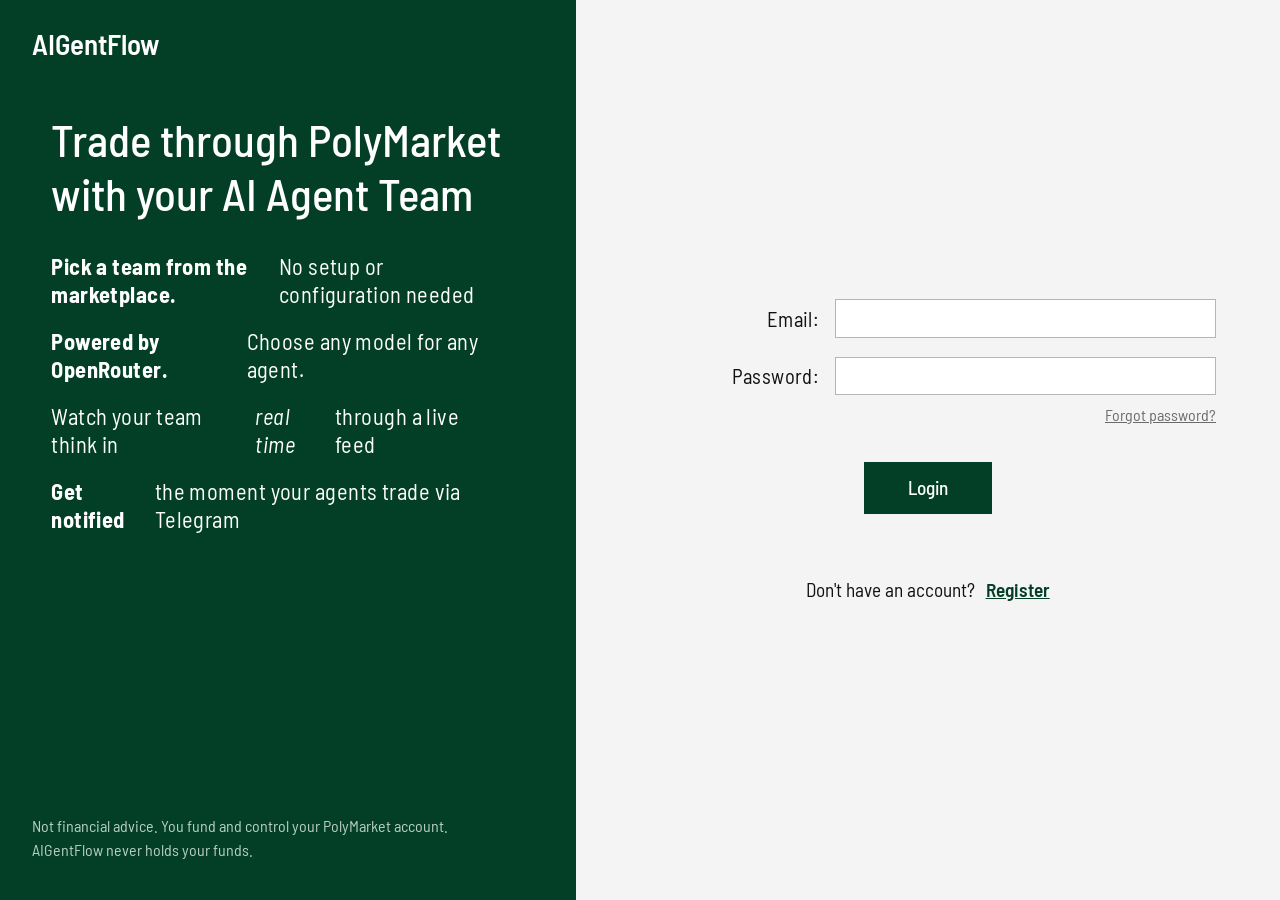
==== admin.html @ d311da7d "Made Admin Panel UI Created the layout for the Admin Panel. This includes forms to enter the API key" ====
<!DOCTYPE html>
<html lang="en">
    <head>
        <meta charset="UTF-8">
        <meta name="viewport" content="width=device-width, initial-scale=1">
        <title>AIGentFlow - Admin Panel</title>
        <link rel="preconnect" href="https://fonts.googleapis.com">
        <link rel="preconnect" href="https://fonts.gstatic.com" crossorigin>
        <link href="https://fonts.googleapis.com/css2?family=Barlow+Semi+Condensed:wght@400;500;600&display=swap" rel="stylesheet">
        <link rel="stylesheet" href="./assets/styles/main.css">
    </head>

    <body class="page-admin">
        <nav class="navbar" aria-label="Main">
            <a class="navbar__logo">AIGentFlow</a>

            <ul class="navbar__links">
                <li><a class="navbar__link" href="dashboard.html">Dashboard</a></li>
                <li><a class="navbar__link" href="marketplace.html">Marketplace</a></li>
                <li><a class="navbar__link" href="admin.html" aria-current="page">Admin</a></li>
            </ul>

            <div class="navbar__user">
                <span id="nav-username">username</span>
            </div>
        </nav>

        <main class="container">
            <h1 class="page-title">Admin Panel</h1>

            <div class="admin-grid">

                <!-- API keys section -->
                <section class="card" aria-labelledby="api-heading">
                    <h2 class="card__title" id="api-heading">API Keys</h2>
                    <p>Your Agents trade with your own accounts. Keys are encrypted at rest and only decrypted in memory when a run needs them.</p>

                    <!-- openrouter key section -->
                    <label class="card__subtitle" for="openrouter-key">OpenRouter API key</label>
                    <div class="key-row">
                        <input class="input" id="openrouter-key" spellcheck="false">

                        <!-- this saves the entered key and displays a status below the textbox after saving -->
                        <button type="button" class="btn" data-target="openrouter-key" data-status="openrouter-status">Save</button>
                    </div>

                    <p class="hint">Used to run every agent across every team you own.</p>

                    <!-- this displays confirmation that the API key was saved successfully, currently empty when the user loads the page -->
                    <p class="status" id="openrouter-status" role="status"></p>

                    <hr class="divider">

                    <!-- polymarket api key section, just about the same layout as the openrouter key section -->
                    <label class="card__subtitle" for="polymarket-key">Polymarket API key</label>

                    <div class="key-row">
                        <input class="input" id="polymarket-key" spellcheck="false">

                        <button type="button" class="btn" data-target="polymarket-key" data-status="polymarket-status">Save</button>
                    </div>

                    <p class="hint">Scoped to trade on your behalf.</p>

                    <p class="status" id="polymarket-status" role="status"></p>

                </section>

                <!-- telegram linking section -->
                <section class="card" aria-labelledby="telegram-heading">
                    <h2 class="card__title" id="telegram-heading">Telegram Notifications</h2>
                    <p>Get a notification the moment your Agents trade, get blocked, or finish a run.</p>

                    <ol class="steps">
                        <!-- @AIGentFlow_Bot can just be a placeholder for the telegram username right now -->
                        <li>Open Telegram and search for <strong>@AIGentFlow_Bot</strong></li>
                        <li>Send <strong>/start</strong> and paste the code it gives you below</li>
                        <li>Confirm the link below</li>
                    </ol>

                    <div class="key-row">
                        <input class="input" type="text" id="link-code" aria-label="Telegram linking code" autocomplete="off" spellcheck="false">
                        <button type="button" class="btn" id="link-btn">Link</button>
                    </div>
                    
                    <!-- same logic as polymarket-status, displays a message that the account is linked with telegram -->
                    <p class="status" id="link-status" role="status"></p>

                    <h3 class="card__subtitle">Notify me for...</h3>
                    <div class="toggle-row">
                        <span>When a trade executes</span>
                        <label class="toggle">
                            <input type="checkbox">
                            <span class="toggle__track"></span>
                        </label>
                    </div>

                    <div class="toggle-row">
                        <span>When a trade is blocked by compliance</span>
                        <label class="toggle">
                            <input type="checkbox">
                            <span class="toggle__track"></span>
                        </label>
                    </div>
                    
                    <div class="toggle-row">
                        <span>A daily summary of your activity</span>
                        <label class="toggle">
                            <input type="checkbox">
                            <span class="toggle__track"></span>
                        </label>
                    </div>
                </section>

            </div>

            <!-- disclaimers section -->
            <section class="disclaimer-bar" aria-labelledby="disclaimer-heading">
                <h2 class="disclaimer-bar__title" id="disclaimer-heading">Disclaimers Accepted</h2>

                <p class="disclaimer-bar__text">
                    Not financial advice • No fund custody • Risk disclosure
                </p>
            </section>

        </main>

        <script src="./assets/scripts/main.js"></script>
    </body>
</html>
---- assets/styles/main.css ----
/*
AIGentFlow CSS
  contains:
  - root components
  - common components
  - login components
  - dashboard components
  - admin panel components
*/

/* ** root components ** */
:root {
  /* colors */
  --surface: #f4f4f4;
  --green-primary: #033f27;       /* for page banners */
  --green-secondary: #055430;     /* navbar, buttons, toggle switches, links */
  --green-tertiary: #0a8a4b;
  --green-owned: #b3e9c7;         /* for the 'owned' button in the marketplace */
  
  --text-light: #ffffff;
  --text-muted-light: #b9cfc4;
  --text-dark: #111111;
  --text-muted-dark: #6b6b6b;
  
  --border-light: #b5b5b5;
  --border-dark: #111111;
  
  --positive: #0a8a4b;
  --pending: #8a9a00;
  --negative: #b3261e;

  --font: "Barlow Semi Condensed", sans-serif;
}

*, *::before, *::after { box-sizing: border-box; }

html { font-size: 80%; }

body {
  margin: 0;
  min-height: 100vh;
  font-family: var(--font);
  color: var(--text-dark);
  background: var(--surface);
}

a:focus-visible, button:focus-visible, .input:focus-visible {
  outline: 1px solid var(--green-tertiary);
  outline-offset: 1px;
}


/* ** common components ** */

/* containers, pages, sections, and text */
.container { max-width: 120rem; margin: 0 auto; padding: 2rem 2.5rem 2rem; }
.page-title { margin: 0 0 1.5rem; font-size: 2.5rem; font-weight: 500; }
.section-title { margin: 0 0 1rem; font-size: 2rem; font-weight: 500; }
.muted { color: var(--text-muted-dark); }
.hint { margin: .5rem 0 0 .75rem; font-size: 1rem; color: var(--text-muted-dark); }

/* current navbar */
.navbar {
  display: flex;
  align-items: center;
  gap: 1.5rem;
  height: 5rem;
  padding: 0 2rem;
  background: var(--green-secondary);
  color: var(--text-light);
}

.navbar__logo {
  display: flex;
  align-items: center;
  gap: 1rem;
  font-size: 2.25rem;
  font-weight: 600;
  color: inherit;
  text-decoration: none;
}

.navbar__logo::after { content: "\2022"; font-size: 1.5rem; }
.navbar__links { display: flex; gap: 2.5rem; list-style: none; margin: 0 0 0 .5rem; padding: 0; }
.navbar__link { font-size: 1.75rem; color: inherit; }
.navbar__link[aria-current="page"] { font-weight: 500; }
.navbar__user { margin-left: auto; display: flex; align-items: center; gap: 1rem; font-size: 1.5rem; }

/* buttons */
.btn {
  display: inline-block;
  padding: .5rem 1.5rem;
  font: inherit;
  font-size: 1.5rem;
  font-weight: 500;
  text-align: center;
  text-decoration: none;
  color: var(--text-light);
  background: var(--green-secondary);
  border: 0;
  border-radius: 0;
  cursor: pointer;
}
.btn:hover { background: var(--green-tertiary); }
.btn--block { display: block; width: 100%; }
.btn--lg { width: 10rem; height: 4rem; font-size: 1.5rem; font-weight: 500; }
.btn--owned, .btn--owned:hover { background: var(--green-owned); color: var(--green-primary); cursor: default; }
.btn:disabled { opacity: .5; cursor: not-allowed; }

/* links (green) */
.link { color: var(--green-secondary); }

/* input textboxes */
.input {
  width: 100%;
  height: 3rem;
  padding: 0 .75rem;
  font: inherit;
  font-size: 1.25rem;
  background: #fff;
  border: 1px solid var(--border-light);
  border-radius: 0;
}

/* bordered cards */
.card { background: var(--surface); border: 1px solid var(--border-dark); padding: 1.25rem; }
.card__title { margin: 0 0 .75rem; font-size: 1.75rem; font-weight: 500; }
.card__subtitle { display: block; margin: 1.25rem 0 .5rem; font-size: 1.5rem; font-weight: 500; }

/* toggle switches */
.toggle { position: relative; display: inline-block; flex: none; width: 3.5rem; height: 1.75rem; }
.toggle input { position: absolute; inset: 0; z-index: 1; margin: 0; opacity: 0; cursor: pointer; }
.toggle__track { position: absolute; inset: 0; background: #9a9a9a; border-radius: 999px; transition: background .25s; }

.toggle__track::after {
  content: "";
  position: absolute; top: 50%; left: .2rem;
  width: 1.25rem; height: 1.25rem;
  background: #fff; border-radius: 50%;
  transform: translateY(-50%);
}

.toggle input:checked + .toggle__track { background: var(--green-secondary); }
.toggle input:checked + .toggle__track::after { left: calc(100% - 1.5rem); }
.toggle input:focus-visible + .toggle__track { outline: 1px solid var(--green-tertiary); outline-offset: 2px; }


/* ** Homepage components ** */

/* page setup */
.page-login .auth {
  display: grid;
  grid-template-columns: 45fr 55fr;
  min-height: 100vh;
}


/* info components */

.page-login .info {
  display: flex;
  flex-direction: column;
  padding: 2rem 2.5rem;
  background: var(--green-primary);
  color: var(--text-light);
}

.page-login .info__logo { font-size: 2.25rem; font-weight: 600; }

.page-login .info__title {
  margin: 4rem 0 2.5rem;
  padding-left: 1.5rem;
  max-width: 25ch;
  font-size: clamp(2.5rem, 4vw, 3.5rem);
  font-weight: 500;
}

.page-login .features {
  list-style-type: disc; margin: 0; padding: 0 0 0 1.5rem;
  display: grid; gap: 1.5rem; max-width: 35rem;
}

.page-login .features li {
  display: flex; align-items: flex-start; gap: 1rem;
  font-size: clamp(1.25rem, 2vw, 1.75rem);
  line-height: 1.25;
  letter-spacing: .02em;
}

.page-login .info__disclaimer {
  margin: auto 0 1rem; padding-top: 5rem; max-width: 35rem;
  font-size: 1.25rem; line-height: 1.5;
  color: var(--text-muted-light);
}


/* login form components */

.page-login .login { display: flex; align-items: center; justify-content: center; padding: 2rem; }
.page-login .login__form { width: 100%; max-width: 45rem; display: flex; flex-direction: column; }

.page-login .field {
  display: grid; grid-template-columns: 14rem 1fr;
  align-items: center; column-gap: 1.25rem; margin-bottom: 1.5rem;
}

.page-login .field label { text-align: right; font-size: 1.6rem; letter-spacing: .02em; }

.page-login .login__forgot {
  align-self: flex-end; margin-top: -.75rem;
  font-size: 1.25rem; color: var(--text-muted-dark);
}

.page-login .login__forgot:hover { color: var(--green-primary); }
.page-login .login__error { margin: 1rem 0 0; text-align: center; font-size: 1.1rem; color: var(--negative); }
.page-login .btn--lg { align-self: center; margin-top: 3rem; background: var(--green-primary); }
.page-login .btn--lg:hover { background: #02301d; }
.page-login .login__register { margin: 5rem 0 0; text-align: center; font-size: 1.5rem; }
.page-login .login__register a { margin-left: .5rem; font-weight: 600; color: var(--green-primary); }
.page-login .login__register a:hover { color: var(--green-tertiary); }


/* ** dashboard components ** */

/* stat summary components */
.page-dashboard .stats {
  display: grid; grid-template-columns: repeat(4, 1fr);
  gap: 1.5rem; margin-bottom: 2.5rem;
}

.page-dashboard .stat { display: flex; flex-direction: column; padding: .5rem 1rem; }
.page-dashboard .stat__label { font-size: 1.25rem; }
.page-dashboard .stat__value { align-self: flex-end; font-size: 2.5rem; font-weight: 500; line-height: 1; }
.page-dashboard .stat__value--positive { color: var(--positive); }
.page-dashboard .stat_value--negative { color: var(--negative); }
.page-dashboard .stat__unit { font-size: 1.5rem; color: var(--text-muted-dark); }


/* remaining dashboard layout setup */
.page-dashboard .dashboard-grid {
  display: grid; grid-template-columns: 1fr 1.25fr;
  gap: 2.5rem; align-items: start;
}

.page-dashboard .card__title { font-weight: 500 }

/* feed components */
.page-dashboard .feed { list-style: none; margin: 0; padding: 0; display: grid; gap: .25rem; font-size: 1.25rem; }
.page-dashboard .feed__item { display: grid; grid-template-columns: 3.5rem .75rem 1fr; gap: .75rem; align-items: start; }
.page-dashboard .feed__dot { width: .75rem; height: .75rem; margin-top: .5rem; background: var(--dot, var(--text-muted-dark)); }
 
/* activity table components */
.page-dashboard .table { width: 100%; border-collapse: collapse; font-size: 1.25rem; }
.page-dashboard .table th { padding: .2rem .5rem; text-align: left; font-weight: 400; color: var(--text-muted-dark); }
.page-dashboard .table td { padding: .2rem .5rem; }
.page-dashboard .result--pending { color: var(--pending); }
.page-dashboard .result--won { color: var(--positive); }
.page-dashboard .result--lost { color: var(--negative); }


/* ** admin panel components ** */

.page-admin .admin-grid { display: grid; grid-template-columns: 1fr 1fr; gap: 1.5rem; align-items: start; }
.page-admin .card p { margin: 0 0 .75rem; font-size: 1.25rem; line-height: 1.5; }
 
/* input textboxes + button rows */
.page-admin .key-row { display: grid; grid-template-columns: 1fr auto; align-items: center; gap: 1rem; }
.page-admin .hint { margin: .5rem 0 0 .75rem; }
.page-admin .status { min-height: 1.5em; margin: .25rem 0 0 .75rem; font-size: 1.25rem; color: var(--positive); }
.page-admin .status--error { color: var(--error); }
.page-admin .divider { margin: 1rem .75rem; border: 0; border-top: 1px solid var(--border-dark); }
 
/* telegram linking steps + notif toggle switches */
.page-admin .steps { margin: 0 0 1rem; padding: 0; list-style: none; counter-reset: step; font-size: 1.25rem; line-height: 1.5; }
.page-admin .steps li { counter-increment: step; }
.page-admin .steps li::before { content: counter(step) ".) "; }
.page-admin .toggle-row { display: flex; justify-content: space-between; align-items: center; margin-bottom: .5rem; font-size: 1.25rem; }
 
/* disclaimer bar */
.page-admin .disclaimer-bar {
  display: grid; grid-template-columns: 15rem 1fr auto; align-items: center; gap: 2rem;
  margin-top: 2.5rem; padding: 1rem 1.25rem;
  border: 1px solid var(--border-dark);
}
.page-admin .disclaimer-bar__title { margin: 0; font-size: 1.5rem; font-weight: 500; }
.page-admin .disclaimer-bar .disclaimer-bar__text { margin: 0; font-size: 1.25rem; color: var(--text-muted-dark); }
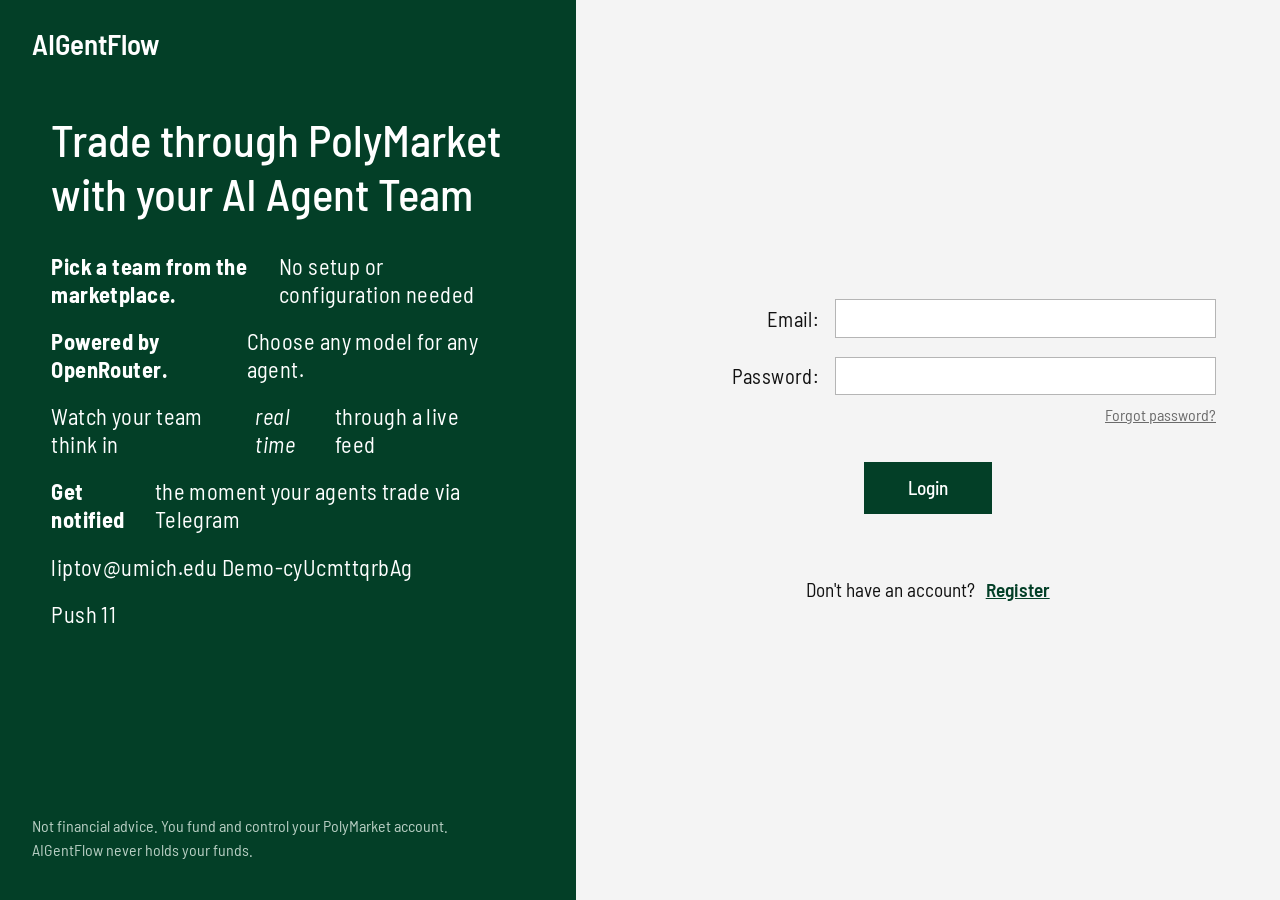
==== commit c2fb78f5: "Renamed admin.html to settings.html. Created new admin.html. Modified main.js and main.py. Added fun" ====
--- a/admin.html
+++ b/admin.html
@@ -10,14 +10,15 @@
         <link rel="stylesheet" href="./assets/styles/main.css">
     </head>
 
-    <body class="page-admin">
+    <body class="page-admin" data-requires-admin="true">
         <nav class="navbar" aria-label="Main">
             <a class="navbar__logo">AIGentFlow</a>
 
             <ul class="navbar__links">
                 <li><a class="navbar__link" href="dashboard.html">Dashboard</a></li>
                 <li><a class="navbar__link" href="marketplace.html">Marketplace</a></li>
-                <li><a class="navbar__link" href="admin.html" aria-current="page">Admin</a></li>
+                <li><a class="navbar__link" href="settings.html">Settings</a></li>
+                <li id="admin-nav-item" hidden><a class="navbar__link" href="admin.html" aria-current="page">Admin</a></li>
             </ul>
 
             <div class="navbar__user">
@@ -25,106 +26,77 @@
             </div>
         </nav>
 
-        <main class="container">
-            <h1 class="page-title">Admin Panel</h1>
+        <main class="container" id="admin-content" hidden>
+            <header class="page-header">
+                <div>
+                    <h1 class="page-title">Admin Control Panel</h1>
+                    <p class="page-description">
+                        Search users and manage account access.
+                    </p>
+                </div>
 
-            <div class="admin-grid">
+                <button class="btn" id="refresh-users" type="button">
+                    Refresh users
+                </button>
+            </header>
 
-                <!-- API keys section -->
-                <section class="card" aria-labelledby="api-heading">
-                    <h2 class="card__title" id="api-heading">API Keys</h2>
-                    <p>Your Agents trade with your own accounts. Keys are encrypted at rest and only decrypted in memory when a run needs them.</p>
-
-                    <!-- openrouter key section -->
-                    <label class="card__subtitle" for="openrouter-key">OpenRouter API key</label>
-                    <div class="key-row">
-                        <input class="input" id="openrouter-key" spellcheck="false">
-
-                        <!-- this saves the entered key and displays a status below the textbox after saving -->
-                        <button type="button" class="btn" data-target="openrouter-key" data-status="openrouter-status">Save</button>
+            <section class="card" aria-labelledby="users-heading">
+                <div class="user-list-header">
+                    <div>
+                        <h2 class="card__title" id="users-heading">Users</h2>
+                        <p class="hint" id="user-count">Loading users…</p>
                     </div>
 
-                    <p class="hint">Used to run every agent across every team you own.</p>
+                    <div class="search-field">
+                        <label for="user-search">Search users</label>
+                        <input
+                            class="input"
+                            id="user-search"
+                            type="search"
+                            placeholder="Search by name or email"
+                            autocomplete="off"
+                        >
+                    </div>
+                </div>
 
-                    <!-- this displays confirmation that the API key was saved successfully, currently empty when the user loads the page -->
-                    <p class="status" id="openrouter-status" role="status"></p>
+                <p
+                    class="status"
+                    id="admin-status"
+                    role="status"
+                    aria-live="polite"
+                ></p>
 
-                    <hr class="divider">
+                <div class="table-wrapper">
+                    <table class="user-table">
+                        <caption class="visually-hidden">
+                            User accounts and administrative controls
+                        </caption>
 
-                    <!-- polymarket api key section, just about the same layout as the openrouter key section -->
-                    <label class="card__subtitle" for="polymarket-key">Polymarket API key</label>
+                        <thead>
+                            <tr>
+                                <th scope="col">User</th>
+                                <th scope="col">Status</th>
+                                <th scope="col">Account timeout</th>
+                                <th scope="col">Actions</th>
+                            </tr>
+                        </thead>
 
-                    <div class="key-row">
-                        <input class="input" id="polymarket-key" spellcheck="false">
+                        <tbody id="user-table-body">
+                            <tr>
+                                <td colspan="4">Loading users…</td>
+                            </tr>
+                        </tbody>
+                    </table>
+                </div>
 
-                        <button type="button" class="btn" data-target="polymarket-key" data-status="polymarket-status">Save</button>
-                    </div>
-
-                    <p class="hint">Scoped to trade on your behalf.</p>
-
-                    <p class="status" id="polymarket-status" role="status"></p>
-
-                </section>
-
-                <!-- telegram linking section -->
-                <section class="card" aria-labelledby="telegram-heading">
-                    <h2 class="card__title" id="telegram-heading">Telegram Notifications</h2>
-                    <p>Get a notification the moment your Agents trade, get blocked, or finish a run.</p>
-
-                    <ol class="steps">
-                        <!-- @AIGentFlow_Bot can just be a placeholder for the telegram username right now -->
-                        <li>Open Telegram and search for <strong>@AIGentFlow_Bot</strong></li>
-                        <li>Send <strong>/start</strong> and paste the code it gives you below</li>
-                        <li>Confirm the link below</li>
-                    </ol>
-
-                    <div class="key-row">
-                        <input class="input" type="text" id="link-code" aria-label="Telegram linking code" autocomplete="off" spellcheck="false">
-                        <button type="button" class="btn" id="link-btn">Link</button>
-                    </div>
-                    
-                    <!-- same logic as polymarket-status, displays a message that the account is linked with telegram -->
-                    <p class="status" id="link-status" role="status"></p>
-
-                    <h3 class="card__subtitle">Notify me for...</h3>
-                    <div class="toggle-row">
-                        <span>When a trade executes</span>
-                        <label class="toggle">
-                            <input type="checkbox">
-                            <span class="toggle__track"></span>
-                        </label>
-                    </div>
-
-                    <div class="toggle-row">
-                        <span>When a trade is blocked by compliance</span>
-                        <label class="toggle">
-                            <input type="checkbox">
-                            <span class="toggle__track"></span>
-                        </label>
-                    </div>
-                    
-                    <div class="toggle-row">
-                        <span>A daily summary of your activity</span>
-                        <label class="toggle">
-                            <input type="checkbox">
-                            <span class="toggle__track"></span>
-                        </label>
-                    </div>
-                </section>
-
-            </div>
-
-            <!-- disclaimers section -->
-            <section class="disclaimer-bar" aria-labelledby="disclaimer-heading">
-                <h2 class="disclaimer-bar__title" id="disclaimer-heading">Disclaimers Accepted</h2>
-
-                <p class="disclaimer-bar__text">
-                    Not financial advice • No fund custody • Risk disclosure
+                <p class="empty-state" id="empty-state" hidden>
+                    No users match your search.
                 </p>
             </section>
-
         </main>
-
-        <script src="./assets/scripts/main.js"></script>
+        <div class="container" id="admin-loading" role="status">
+            Checking administrator access…
+        </div>
+        <script type="module" src="./assets/scripts/main.js"></script>
     </body>
 </html>
--- a/assets/styles/main.css
+++ b/assets/styles/main.css
@@ -5,7 +5,8 @@
   - common components
   - login components
   - dashboard components
-  - admin panel components
+  - settings panel components
+  - marketplace components
 */
 
 /* ** root components ** */
@@ -82,6 +83,7 @@
 
 .navbar__logo::after { content: "\2022"; font-size: 1.5rem; }
 .navbar__links { display: flex; gap: 2.5rem; list-style: none; margin: 0 0 0 .5rem; padding: 0; }
+.navbar__admin__links { display: flex; gap: 2.5rem; list-style: none; margin: 0 0 0 .5rem; padding: 0; }
 .navbar__link { font-size: 1.75rem; color: inherit; }
 .navbar__link[aria-current="page"] { font-weight: 500; }
 .navbar__user { margin-left: auto; display: flex; align-items: center; gap: 1rem; font-size: 1.5rem; }
@@ -258,29 +260,39 @@
 .page-dashboard .result--lost { color: var(--negative); }
 
 
-/* ** admin panel components ** */
-
-.page-admin .admin-grid { display: grid; grid-template-columns: 1fr 1fr; gap: 1.5rem; align-items: start; }
-.page-admin .card p { margin: 0 0 .75rem; font-size: 1.25rem; line-height: 1.5; }
+/* ** settings panel components ** */
+
+.page-settings .settings-grid { display: grid; grid-template-columns: 1fr 1fr; gap: 1.5rem; align-items: start; }
+.page-settings .card p { margin: 0 0 .75rem; font-size: 1.25rem; line-height: 1.5; }
  
 /* input textboxes + button rows */
-.page-admin .key-row { display: grid; grid-template-columns: 1fr auto; align-items: center; gap: 1rem; }
-.page-admin .hint { margin: .5rem 0 0 .75rem; }
-.page-admin .status { min-height: 1.5em; margin: .25rem 0 0 .75rem; font-size: 1.25rem; color: var(--positive); }
-.page-admin .status--error { color: var(--error); }
-.page-admin .divider { margin: 1rem .75rem; border: 0; border-top: 1px solid var(--border-dark); }
+.page-settings .key-row { display: grid; grid-template-columns: 1fr auto; align-items: center; gap: 1rem; }
+.page-settings .hint { margin: .5rem 0 0 .75rem; }
+.page-settings .status { min-height: 1.5em; margin: .25rem 0 0 .75rem; font-size: 1.25rem; color: var(--positive); }
+.page-settings .status--error { color: var(--error); }
+.page-settings .divider { margin: 1rem .75rem; border: 0; border-top: 1px solid var(--border-dark); }
  
 /* telegram linking steps + notif toggle switches */
-.page-admin .steps { margin: 0 0 1rem; padding: 0; list-style: none; counter-reset: step; font-size: 1.25rem; line-height: 1.5; }
-.page-admin .steps li { counter-increment: step; }
-.page-admin .steps li::before { content: counter(step) ".) "; }
-.page-admin .toggle-row { display: flex; justify-content: space-between; align-items: center; margin-bottom: .5rem; font-size: 1.25rem; }
+.page-settings .steps { margin: 0 0 1rem; padding: 0; list-style: none; counter-reset: step; font-size: 1.25rem; line-height: 1.5; }
+.page-settings .steps li { counter-increment: step; }
+.page-settings .steps li::before { content: counter(step) ".) "; }
+.page-settings .toggle-row { display: flex; justify-content: space-between; align-items: center; margin-bottom: .5rem; font-size: 1.25rem; }
  
 /* disclaimer bar */
-.page-admin .disclaimer-bar {
+.page-settings .disclaimer-bar {
   display: grid; grid-template-columns: 15rem 1fr auto; align-items: center; gap: 2rem;
   margin-top: 2.5rem; padding: 1rem 1.25rem;
   border: 1px solid var(--border-dark);
 }
-.page-admin .disclaimer-bar__title { margin: 0; font-size: 1.5rem; font-weight: 500; }
-.page-admin .disclaimer-bar .disclaimer-bar__text { margin: 0; font-size: 1.25rem; color: var(--text-muted-dark); }+.page-settings .disclaimer-bar__title { margin: 0; font-size: 1.5rem; font-weight: 500; }
+.page-settings .disclaimer-bar .disclaimer-bar__text { margin: 0; font-size: 1.25rem; color: var(--text-muted-dark); }
+
+
+/* ** marketplace components ** */
+
+.page-marketplace .team-grid { display: grid; grid-template-columns: repeat(auto-fill, minmax(20rem, 1fr)); gap: 1.5rem; }
+.page-marketplace .team { display: flex; flex-direction: column; }
+.page-marketplace .team__price { margin: 0 0 1.25rem; font-size: 1.5rem; color: var(--text-muted-dark); }
+.page-marketplace .team .btn { margin-top: auto; }
+.page-marketplace .checkout-status { margin: 0 0 1.5rem; font-size: 1.5rem; color: var(--positive); }
+.page-marketplace .checkout-status--error { color: var(--negative); }
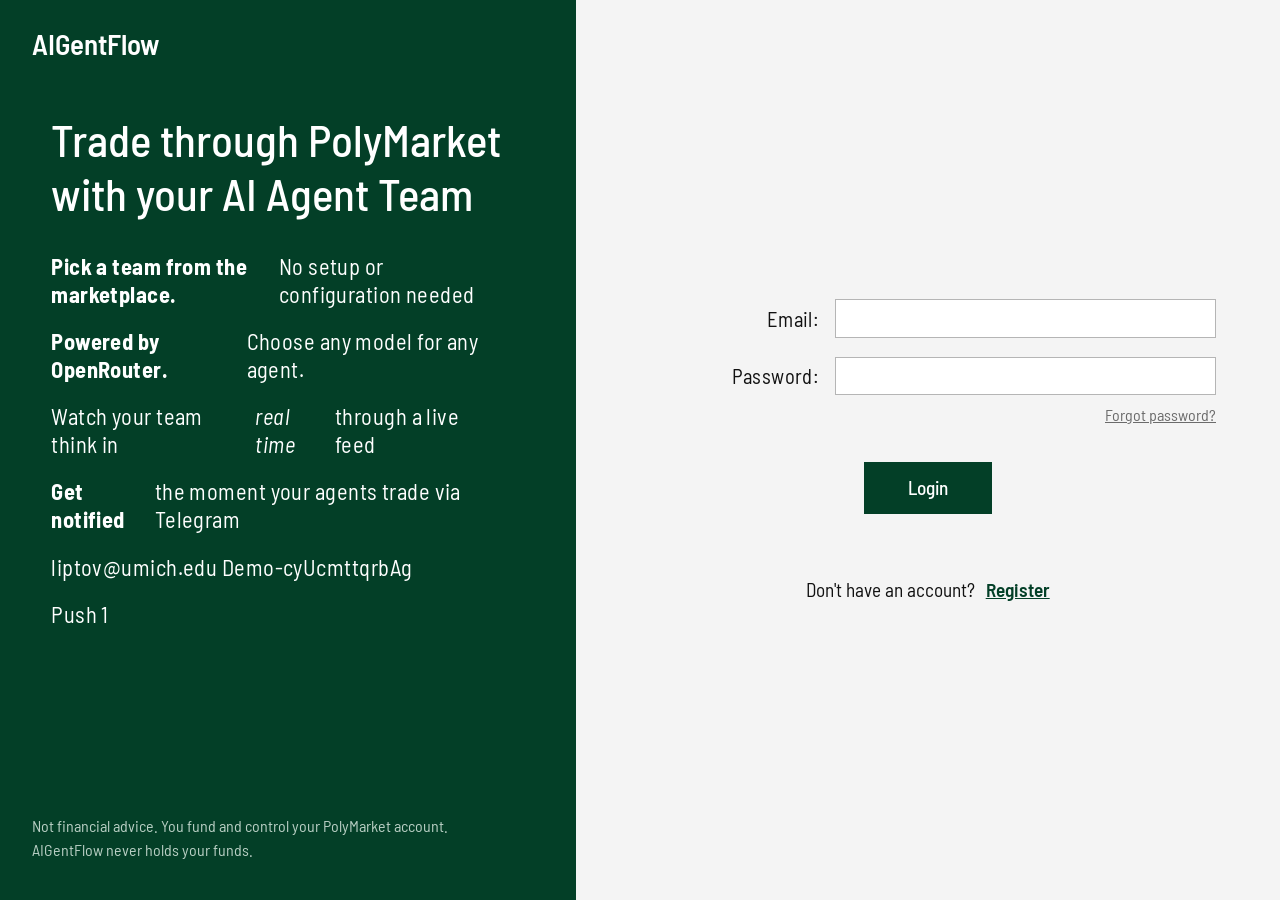
==== commit e1c99a85: "Admin dashboard user loading and ban functionality." ====
--- a/admin.html
+++ b/admin.html
@@ -74,16 +74,17 @@
 
                         <thead>
                             <tr>
-                                <th scope="col">User</th>
-                                <th scope="col">Status</th>
-                                <th scope="col">Account timeout</th>
+                                <th scope="col">Member</th>
+                                <th scope="col">Role</th>
+                                <th scope="col">Ban status</th>
+                                <th scope="col">Ban details</th>
                                 <th scope="col">Actions</th>
                             </tr>
                         </thead>
 
                         <tbody id="user-table-body">
                             <tr>
-                                <td colspan="4">Loading users…</td>
+                                <td colspan="5">Loading users…</td>
                             </tr>
                         </tbody>
                     </table>
@@ -97,6 +98,94 @@
         <div class="container" id="admin-loading" role="status">
             Checking administrator access…
         </div>
+        <dialog class="modal" id="ban-dialog">
+            <form class="modal__content" id="ban-form">
+                <header class="modal__header">
+                    <div>
+                        <h2 class="modal__title">Ban member</h2>
+                        <p id="ban-member-name"></p>
+                    </div>
+
+                    <button
+                        class="btn btn--secondary"
+                        id="close-ban-dialog"
+                        type="button"
+                        aria-label="Close ban dialog"
+                    >
+                        Close
+                    </button>
+                </header>
+
+                <input id="ban-user-id" name="user_id" type="hidden">
+
+                <fieldset class="form-group">
+                    <legend>Ban type</legend>
+
+                    <label>
+                        <input
+                            type="radio"
+                            name="ban_type"
+                            value="temporary"
+                            checked
+                        >
+                        Temporary
+                    </label>
+
+                    <label>
+                        <input
+                            type="radio"
+                            name="ban_type"
+                            value="permanent"
+                        >
+                        Permanent
+                    </label>
+                </fieldset>
+
+                <div class="form-group" id="ban-end-group">
+                    <label for="ban-end-time">Ban ends</label>
+                    <input
+                        class="input"
+                        id="ban-end-time"
+                        name="end_time"
+                        type="datetime-local"
+                        required
+                    >
+                </div>
+
+                <div class="form-group">
+                    <label for="ban-reason">Reason</label>
+                    <textarea
+                        class="input"
+                        id="ban-reason"
+                        name="reason"
+                        rows="4"
+                        maxlength="500"
+                        required
+                    ></textarea>
+                </div>
+
+                <p
+                    class="status"
+                    id="ban-form-status"
+                    role="status"
+                    aria-live="polite"
+                ></p>
+
+                <div class="modal__actions">
+                    <button
+                        class="btn btn--secondary"
+                        id="cancel-ban"
+                        type="button"
+                    >
+                        Cancel
+                    </button>
+
+                    <button class="btn btn--danger" type="submit">
+                        Confirm ban
+                    </button>
+                </div>
+            </form>
+        </dialog>
         <script type="module" src="./assets/scripts/main.js"></script>
     </body>
 </html>
--- a/assets/styles/main.css
+++ b/assets/styles/main.css
@@ -7,6 +7,7 @@
   - dashboard components
   - settings panel components
   - marketplace components
+  - admin panel components
 */
 
 /* ** root components ** */
@@ -296,3 +297,55 @@
 .page-marketplace .team .btn { margin-top: auto; }
 .page-marketplace .checkout-status { margin: 0 0 1.5rem; font-size: 1.5rem; color: var(--positive); }
 .page-marketplace .checkout-status--error { color: var(--negative); }
+
+/* ** admin panel components ** */
+.modal {
+    width: min(36rem, calc(100% - 2rem));
+    padding: 0;
+    border: 0;
+    border-radius: 0.75rem;
+    background: var(--card-background, #20242a);
+    color: inherit;
+}
+
+.modal::backdrop {
+    background: rgba(0, 0, 0, 0.65);
+}
+
+.modal__content {
+    padding: 1.5rem;
+}
+
+.modal__header,
+.modal__actions {
+    display: flex;
+    align-items: center;
+    justify-content: space-between;
+    gap: 1rem;
+}
+
+.modal__actions {
+    justify-content: flex-end;
+    margin-top: 1.5rem;
+}
+
+.form-group {
+    margin-top: 1.25rem;
+}
+
+.form-group label,
+.form-group legend {
+    font-weight: 600;
+}
+
+.form-group .input {
+    width: 100%;
+    margin-top: 0.4rem;
+}
+
+fieldset.form-group {
+    display: flex;
+    gap: 1rem;
+    border: 0;
+    padding: 0;
+}
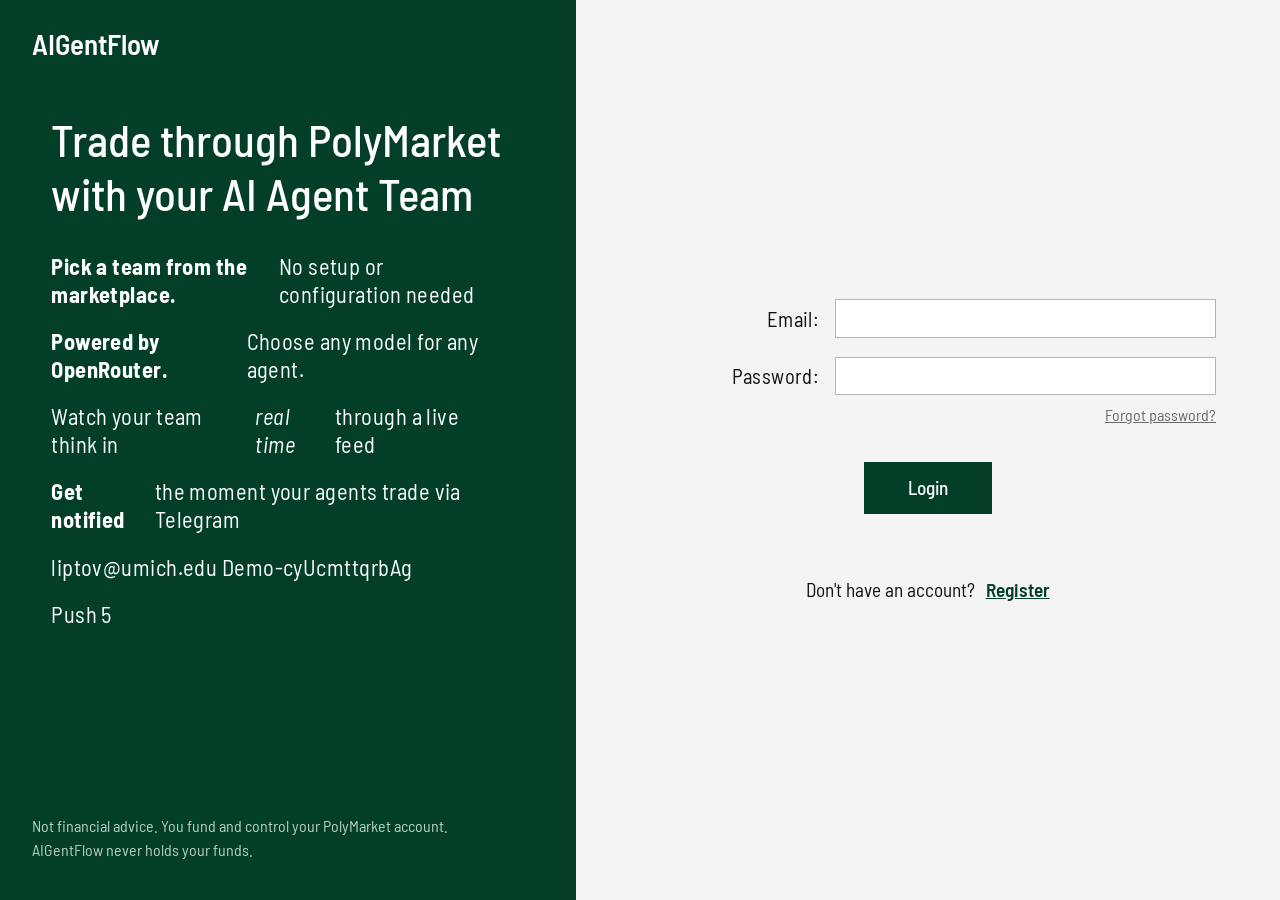
==== commit 368ec3cf: "Login bugfixes. NotFound 404 error on admin page" ====
--- a/admin.html
+++ b/admin.html
@@ -186,6 +186,6 @@
                 </div>
             </form>
         </dialog>
-        <script type="module" src="./assets/scripts/main.js"></script>
+        <script type="module" src="./assets/scripts/admin.js"></script>
     </body>
 </html>
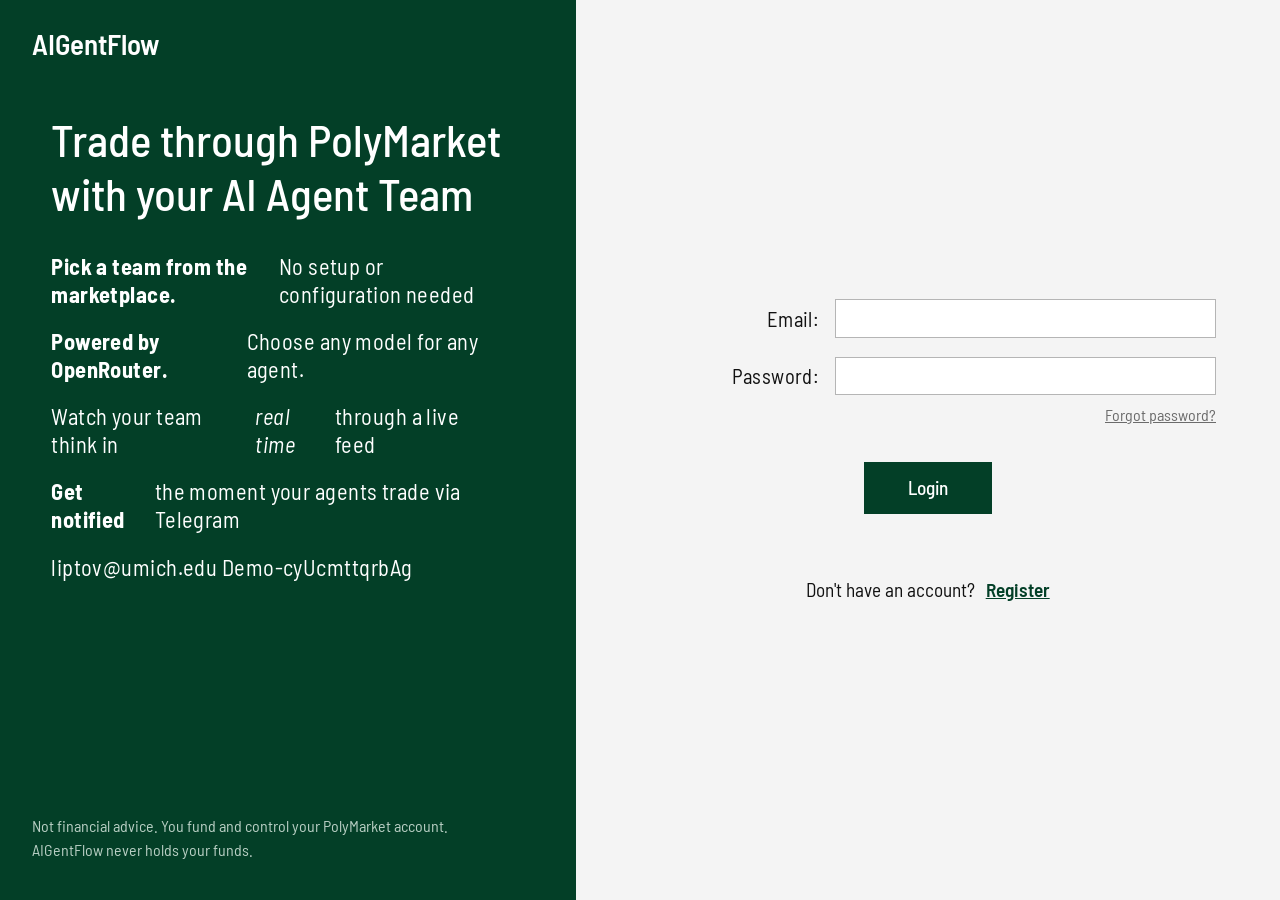
==== commit 8b8bee33: "Testing version with working ban/unban." ====
--- a/admin.html
+++ b/admin.html
@@ -53,7 +53,7 @@
                             class="input"
                             id="user-search"
                             type="search"
-                            placeholder="Search by name or email"
+                            placeholder="Search by username, uid, role, or ban message"
                             autocomplete="off"
                         >
                     </div>
@@ -77,7 +77,7 @@
                                 <th scope="col">Member</th>
                                 <th scope="col">Role</th>
                                 <th scope="col">Ban status</th>
-                                <th scope="col">Ban details</th>
+                                <th scope="col">Ban details (UTC)</th>
                                 <th scope="col">Actions</th>
                             </tr>
                         </thead>
--- a/assets/styles/main.css
+++ b/assets/styles/main.css
@@ -304,7 +304,7 @@
     padding: 0;
     border: 0;
     border-radius: 0.75rem;
-    background: var(--card-background, #20242a);
+    background: var(--card-background, #b2bac5);
     color: inherit;
 }
 
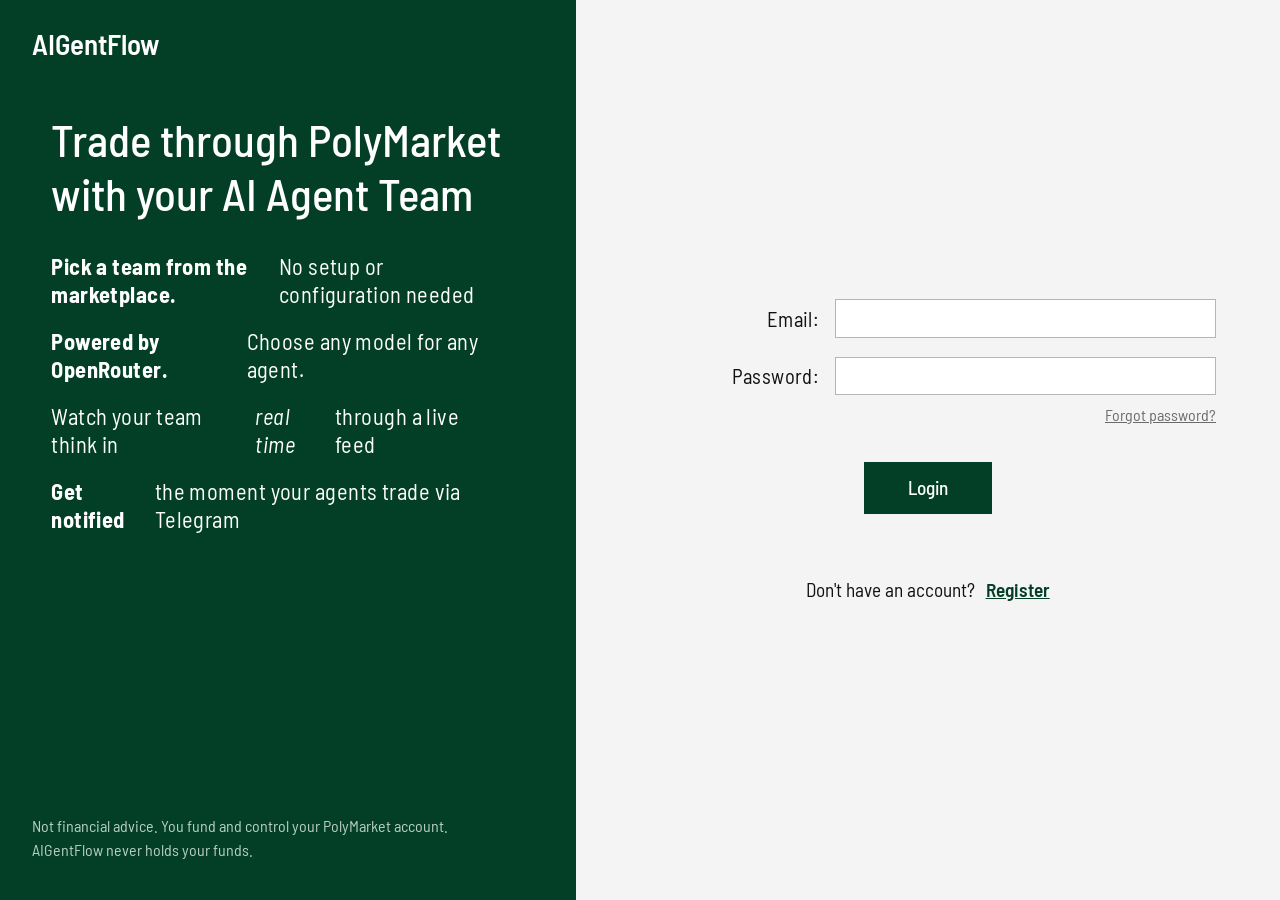
==== commit cfbcef4f: "Fixed perm ban bugs, implemented continuous authentication checks, logout, and auto login with sessi" ====
--- a/admin.html
+++ b/admin.html
@@ -1,6 +1,11 @@
 <!DOCTYPE html>
 <html lang="en">
     <head>
+        <style>html { visibility: hidden; }</style>
+        <script src="./assets/scripts/auth.js"></script>
+        <script>
+            const authReady = requireAuth();
+        </script>
         <meta charset="UTF-8">
         <meta name="viewport" content="width=device-width, initial-scale=1">
         <title>AIGentFlow - Admin Panel</title>
@@ -22,7 +27,15 @@
             </ul>
 
             <div class="navbar__user">
-                <span id="nav-username">username</span>
+                <button type="button" class="user-menu__toggle" id="user-menu-toggle"
+                        aria-expanded="false" aria-controls="user-menu">
+                    <span id="nav-username">username</span>
+                    <span class="user-menu__caret" aria-hidden="true">▾</span>
+                </button>
+
+                <ul class="user-menu" id="user-menu" hidden>
+                    <li><button type="button" class="user-menu__item" id="logout-btn">Log out</button></li>
+                </ul>
             </div>
         </nav>
 
@@ -186,6 +199,10 @@
                 </div>
             </form>
         </dialog>
+        <script src="./assets/scripts/auth.js"></script>
         <script type="module" src="./assets/scripts/admin.js"></script>
+        <script>
+            authReady.then(user => { if (user) renderNavbar(user); });
+        </script>
     </body>
 </html>
--- a/assets/styles/main.css
+++ b/assets/styles/main.css
@@ -8,6 +8,7 @@
   - settings panel components
   - marketplace components
   - admin panel components
+  - logout/nav-username components
 */
 
 /* ** root components ** */
@@ -235,7 +236,7 @@
 .page-dashboard .stat__label { font-size: 1.25rem; }
 .page-dashboard .stat__value { align-self: flex-end; font-size: 2.5rem; font-weight: 500; line-height: 1; }
 .page-dashboard .stat__value--positive { color: var(--positive); }
-.page-dashboard .stat_value--negative { color: var(--negative); }
+.page-dashboard .stat__value--negative { color: var(--negative); }
 .page-dashboard .stat__unit { font-size: 1.5rem; color: var(--text-muted-dark); }
 
 
@@ -245,9 +246,94 @@
   gap: 2.5rem; align-items: start;
 }
 
+/* used for the Live Feed and Recent Activity cards' headers */
 .page-dashboard .card__title { font-weight: 500 }
 
+/* team cards for displaying in the dashboard */
+.page-dashboard .team-card { display: grid; gap: .5rem; margin-bottom: 1.5rem; }
+.page-dashboard .team-card__margin { display: flex; justify-content: space-between; align-items: center; gap: 1rem; }
+.page-dashboard .team-card__title { display: flex; align-items: baseline; flex-wrap: wrap; gap: .5rem 1.5rem; }
+.page-dashboard .team-card__name { margin: 0; font-size: 1.75rem; font-weight: 500; }
+ 
+.page-dashboard .team-card__status { display: flex; align-items: center; gap: .75rem; font-size: 1.25rem; font-weight: 500; }
+.page-dashboard .team-card__data { margin: 0 0 .75rem 1rem; font-size: 1.25rem; }
+.page-dashboard .team-card__cap { margin: 0; font-size: 1.25rem; }
+.page-dashboard .team-card__limit { display: flex; justify-content: space-between; align-items: flex-end; font-size: 1.1rem; line-height: 1.3; }
+ 
+.page-dashboard .stepper { display: flex; align-items: center; gap: 1rem; }
+.page-dashboard .stepper__btn { padding: 0 .5rem; font: inherit; font-size: 1.5rem; background: none; border: 0; cursor: pointer; }
+.page-dashboard .stepper__value { min-width: 1.5rem; text-align: center; font-size: 2rem; }
+
+/* used for buttons to Configure Agents, View Live Feed, and Expand Live Feed */
+.page-dashboard .card__btn {
+  padding: 0;
+  font: inherit;
+  font-size: 1.25rem;
+  color: var(--green-secondary);
+  background: none;
+  border: 0;
+  text-decoration: underline;
+  opacity: .75;
+  cursor: pointer;
+}
+.page-dashboard .card__btn:hover { opacity: 1; }
+
+/* the 'View Live Agents' button could go to this state when a team's feed is already being viewed */
+.page-dashboard .card__btn:disabled { color: var(--text-muted-dark); text-decoration: none; cursor: not-allowed; }
+
+.agents-modal__footer { display: flex; justify-content: space-between; margin-top: 2rem; }
+
+
+/* live feed window components */
+.feed-modal {
+  width: 70rem;
+  height: 45rem;
+  border-radius: 0.75rem;
+  padding: 0;
+  color: var(--text-dark);
+  background: var(--card-background, #f0f6f5);
+  border: 1px solid var(--border-dark);
+}
+
+.feed-modal[open] { display: flex; flex-direction: column; }
+.feed-modal::backdrop { background: rgba(0, 0, 0, .65); }
+
+.feed-modal__header {
+  display: flex; justify-content: space-between; align-items: center; gap: 1rem;
+  padding: 1rem 1.5rem;
+  border-bottom: 1px solid var(--border-dark);
+}
+
+.feed-modal__title { margin: 0; font-size: 1.75rem; font-weight: 500; }
+
+.feed-modal__layout { display: grid; grid-template-columns: 15rem 1fr; flex: 1; min-height: 0; }
+
+/* sidebar list  for team selection */
+.feed-modal__teams { margin: 0; padding: 0; list-style: none; overflow-y: auto; border-right: 1px solid var(--border-dark); }
+
+.feed-modal__teams button {
+  display: block; width: 100%;
+  padding: 1rem 1.25rem;
+  font: inherit; font-size: 1.5rem; text-align: left;
+  background: none; border: 0; cursor: pointer;
+}
+
+.feed-modal__teams button:hover { background: #e9e9e9; }
+.feed-modal__teams button[aria-current="true"] { font-weight: 500; background: #e2e2e2; }
+
+@media (max-width: 700px) {
+  .feed-modal__layout { grid-template-columns: 1fr; grid-template-rows: auto 1fr; }
+  .feed-modal__teams { display: flex; overflow-x: auto; border-right: 0; border-bottom: 1px solid var(--border-dark); }
+  .feed-modal__teams button { white-space: nowrap; }
+}
+
+.feed-modal__messages { display: flex; flex-direction: column; gap: 1.5rem; padding: 1.5rem 2rem; overflow-y: auto; }
+.feed-modal__empty { margin: 0; font-size: 1.25rem; color: var(--text-muted-dark); }
+
+
 /* feed components */
+
+/* feed viewed from dashboard */
 .page-dashboard .feed { list-style: none; margin: 0; padding: 0; display: grid; gap: .25rem; font-size: 1.25rem; }
 .page-dashboard .feed__item { display: grid; grid-template-columns: 3.5rem .75rem 1fr; gap: .75rem; align-items: start; }
 .page-dashboard .feed__dot { width: .75rem; height: .75rem; margin-top: .5rem; background: var(--dot, var(--text-muted-dark)); }
@@ -349,3 +435,72 @@
     border: 0;
     padding: 0;
 }
+
+/* ** logout/nav-username components ** */
+.navbar__user {
+  position: relative;
+}
+
+.user-menu__toggle {
+  display: flex;
+  align-items: center;
+  gap: 0.4rem;
+  background: none;
+  border: 0;
+  padding: 0.4rem 0.6rem;
+  border-radius: 6px;
+  font: inherit;
+  color: inherit;
+  cursor: pointer;
+}
+
+.user-menu__toggle:hover,
+.user-menu__toggle[aria-expanded="true"] {
+  background: rgba(255, 255, 255, 0.1);
+}
+
+.user-menu__toggle:focus-visible,
+.user-menu__item:focus-visible {
+  outline: 2px solid currentColor;
+  outline-offset: 2px;
+}
+
+/* card/background color */
+.user-menu {
+  position: absolute;
+  right: 0;
+  top: calc(100% + 0.25rem);
+  min-width: 10rem;
+  margin: 0;
+  padding: 0.25rem;
+  list-style: none;
+  background: rgba(255, 255, 255, 0.85);        
+  color: #1a1a1a;
+  border: 1px solid rgba(0, 0, 0, 0.85);
+  border-radius: 8px;
+  box-shadow: 0 4px 12px rgba(0, 0, 0, 0.15);
+  z-index: 100;
+}
+
+/* guards against display rules overriding [hidden] */
+.user-menu[hidden] {
+  display: none;           
+}
+
+.user-menu__item {
+  display: block;
+  width: 100%;
+  padding: 0.5rem 0.75rem;
+  background: none;
+  border: 0;
+  border-radius: 6px;
+  font: inherit;
+  text-align: left;
+  color: inherit;
+  text-decoration: none;
+  cursor: pointer;
+}
+
+.user-menu__item:hover {
+  background: #f0f0f0;
+}
